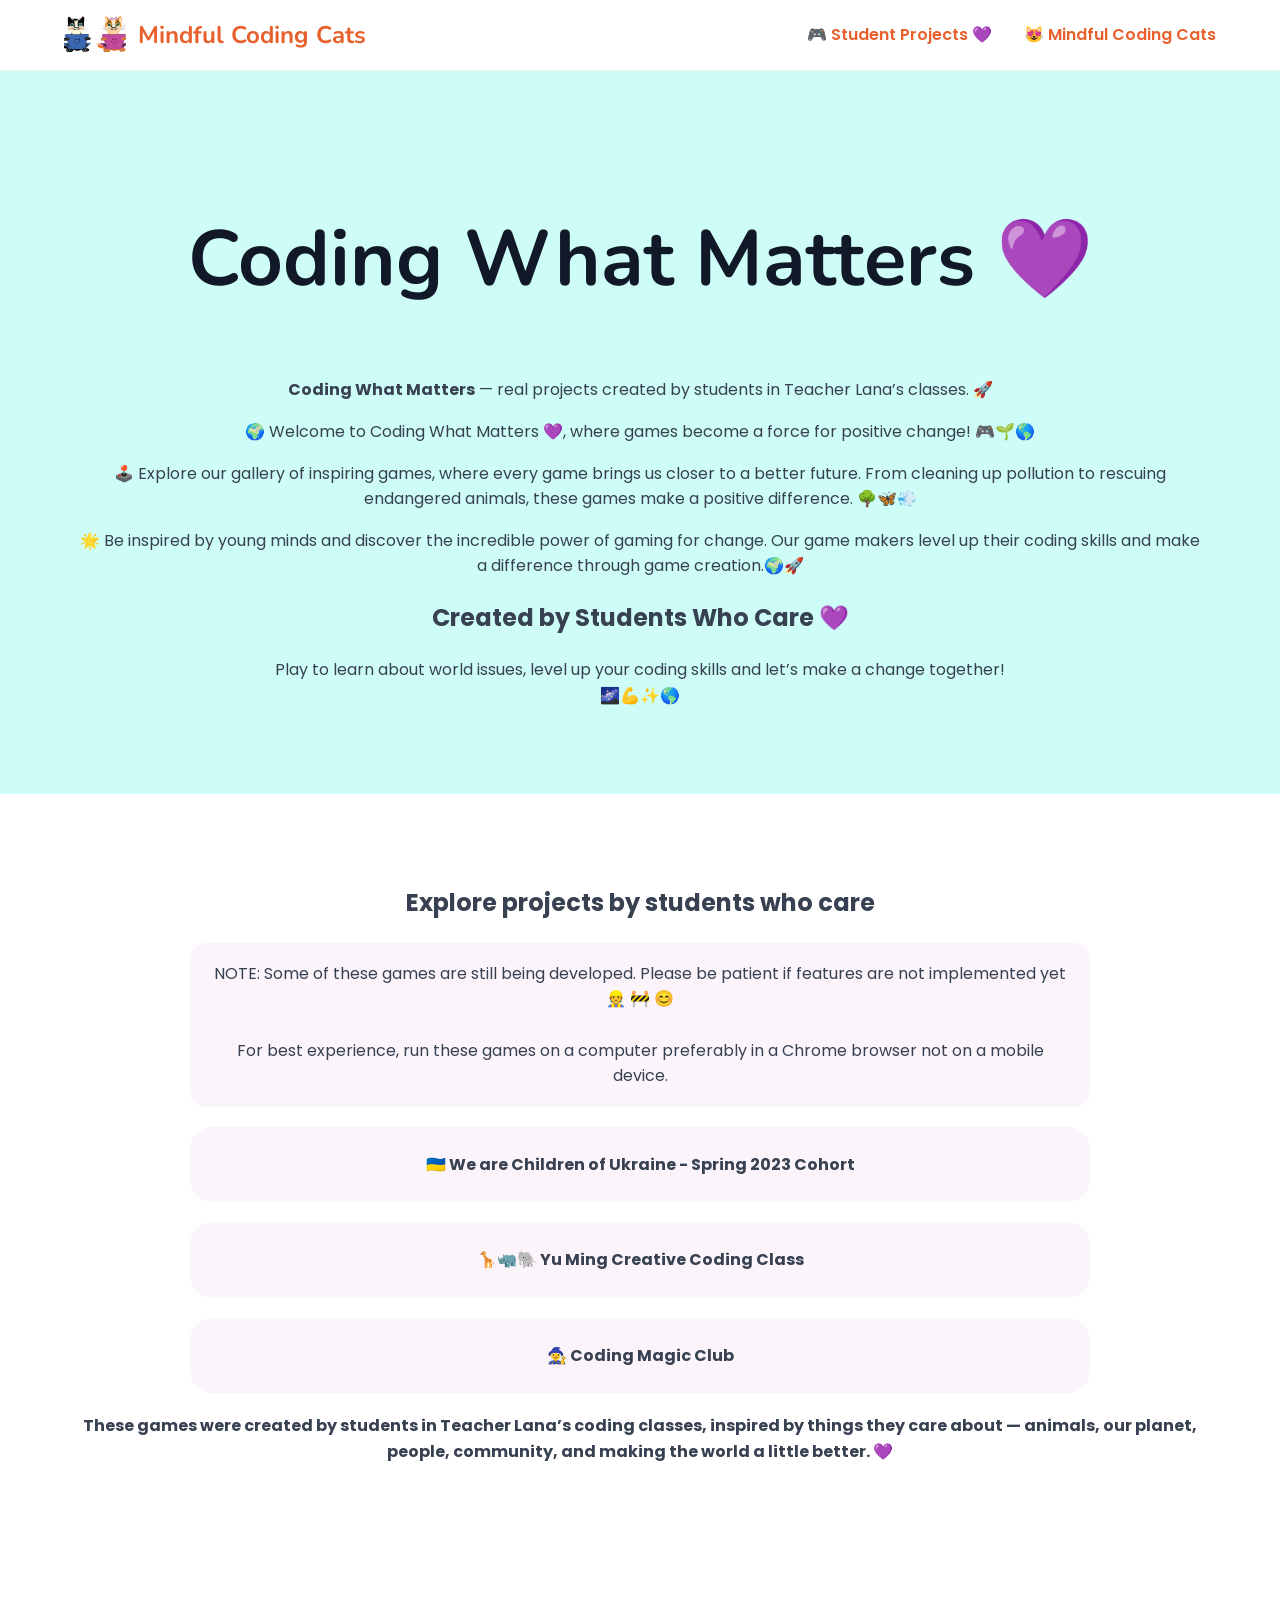
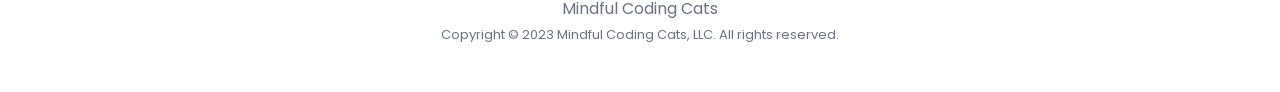
==== games/index.html @ a55ab4aa "Update student project links to yearless URLs" ====
<!doctype html><html><head><link rel="icon" type="image/png" href="assets/favicon-ouik3i.png"><meta charset="utf-8"><meta name="viewport" content="width=device-width,initial-scale=1"><link rel="stylesheet" href="../styles.css"><title>Coding What Matters 💜 | Mindful Coding Cats</title></head><body>
<header class="nav"><a class="brand" href="../"><img src="assets/mcc-opened-eyes-onhpm5-zprn4h.jpg" alt=""> Mindful Coding Cats</a><nav><a target="_blank" rel="noreferrer" href="./">🎮 Student Projects 💜</a><a target="_blank" rel="noreferrer" href="../">😻 Mindful Coding Cats</a></nav></header>
<main>
<section class="arcade-hero"><h1>Coding What Matters 💜</h1><p><strong>Coding What Matters</strong> — real projects created by students in Teacher Lana’s classes. 🚀</p>
<p>🌍 Welcome to Coding What Matters 💜, where games become a force for positive change! 🎮🌱🌎</p>
<p>🕹️ Explore our gallery of inspiring games, where every game brings us closer to a better future. From cleaning up pollution to rescuing endangered animals, these games make a positive difference. 🌳🦋💨</p>
<p>🌟 Be inspired by young minds and discover the incredible power of gaming for change. Our game makers level up their coding skills and make a difference through game creation.🌍🚀</p>
<h2>Created by Students Who Care 💜</h2>
<p>Play to learn about world issues, level up your coding skills and let’s make a change together!<br>🌌💪✨🌎</p></section>
<section class="collection-list"><h2>Explore projects by students who care</h2>
<p class="notice">NOTE: Some of these games are still being developed. Please be patient if features are not implemented yet 👷 🚧 😊<br><br>For best experience, run these games on a computer preferably in a Chrome browser not on a mobile device.</p>
<a target="_blank" rel="noreferrer" href="spring2023-cohort.html">🇺🇦 We are Children of Ukraine - Spring 2023 Cohort</a>
<a target="_blank" rel="noreferrer" href="yu-ming.html">🦒🦏🐘 Yu Ming Creative Coding Class</a>
<a target="_blank" rel="noreferrer" href="coding-club.html">🧙‍♀️ Coding Magic Club</a>
<p class="center"><strong>These games were created by students in Teacher Lana’s coding classes, inspired by things they care about — animals, our planet, people, community, and making the world a little better. 💜</strong></p></section></main>
<footer>Mindful Coding Cats<br><span>Copyright © 2023 Mindful Coding Cats, LLC. All rights reserved.</span></footer></body></html>
---- styles.css ----
@import url('https://fonts.googleapis.com/css2?family=Nunito:wght@600;700;800&family=Poppins:wght@400;600;700&display=swap');
*{box-sizing:border-box}html{scroll-behavior:smooth}body{margin:0;color:#374151;font-family:Poppins,Arial,sans-serif;line-height:1.6}a{color:inherit}img{max-width:100%}
.nav{display:flex;align-items:center;justify-content:space-between;gap:24px;padding:14px max(24px,5vw);background:#fff}.brand{display:flex;align-items:center;gap:12px;font:700 24px 'Nunito';text-decoration:none;color:#e8602b;white-space:nowrap}.brand img{width:62px;height:42px;object-fit:cover;border-radius:9px}.nav nav{display:flex;gap:32px;flex-wrap:wrap;justify-content:flex-end}.nav nav a{text-decoration:none;color:#e8602b;font-size:16px;font-weight:600}
.hero{min-height:489px;display:grid;grid-template-columns:57.4037% 40.5963%;gap:2%;align-items:center;padding:35px 7vw;background:#fff}.hero h1{font:700 clamp(42px,5.7vw,76px)/1.03 'Nunito';margin:0;max-width:800px;color:#111827}.lead{font-size:clamp(23px,3vw,38px);color:#4d6f9c}.hero-cat{max-width:100%;max-height:489px;object-fit:contain}
.button{display:inline-block;background:#e67138;color:#fff;text-decoration:none;padding:14px 25px;border-radius:999px;font-weight:700}
.teacher{display:grid;grid-template-columns:minmax(240px,35%) 1fr;gap:55px;max-width:1180px;margin:auto;padding:90px 28px;align-items:center}.lana{width:100%;max-width:360px;border-radius:26px}.teacher h2,.why h2,.arcade-call h2,.final h2{font:700 clamp(34px,4vw,52px) 'Nunito';color:#111827}.teacher p,.why p{font-size:17px;line-height:1.75}.lead-small{font-size:22px!important;color:#4d6f9c}
.why{display:grid;grid-template-columns:1fr minmax(240px,35%);gap:55px;align-items:center;max-width:1580px;margin:auto;padding:85px 8vw;background:#cefdf7}.wizard{width:100%;max-height:520px;object-fit:contain}
.quote{text-align:center;padding:65px 25px;background:#fbf4fb}.quote blockquote{font:600 clamp(30px,4vw,50px) 'Nunito';color:#4d6f9c;margin:0}
.media-showcase{display:flex;justify-content:center;align-items:center;padding:55px 5vw}.media-snackeet{background:#cefdf7;min-height:680px}.media-snackeet iframe{display:block;width:359px;max-width:100%;height:630px;border:0;border-radius:10px;background:transparent}.media-canva{background:#fff}.media-canva iframe{width:min(600px,90vw);aspect-ratio:1/1;border:0;border-radius:8px}.final{text-align:center;padding:80px 25px;background:#fff}.final h2{max-width:911px;margin:0 auto 28px}
.arcade-call{text-align:center;padding:80px 25px;background:#4d6f9c;color:#fff}.arcade-call h2{color:#fff}.arcade-call p{font-size:20px}.arcade-call .button{margin-top:10px}
footer{text-align:center;padding:45px 20px;color:#6b7280;background:#fff}footer span{font-size:13px}
/* Coding What Matters student project pages */
.arcade-hero{text-align:center;padding:70px 6vw;background:#cefdf7}.arcade-hero h1,.game-page h1{font:700 clamp(45px,7vw,78px) 'Nunito';color:#111827}.collection-list,.game-page{padding:70px 6vw;text-align:center}.collection-list a{display:block;max-width:900px;margin:20px auto;padding:25px;background:#fbf4fb;border-radius:22px;text-decoration:none;font-weight:700}.project-grid{display:grid;grid-template-columns:repeat(3,1fr);gap:24px;max-width:1200px;margin:40px auto}.project{display:flex;flex-direction:column;justify-content:flex-start;background:#fbf4fb;border-radius:22px;overflow:hidden;text-decoration:none;text-align:left}.project:nth-child(even){background:#cefdf7}.project img{width:100%;aspect-ratio:4/3;object-fit:cover}.project .copy{padding:20px}.project h3{font:700 23px 'Nunito';color:#111827}.project span{color:#e8602b;font-weight:700}.notice{max-width:900px;margin:20px auto;padding:18px;border-radius:16px;background:#fbf4fb}.center{text-align:center}
@media(max-width:950px){.nav nav{gap:14px}.nav nav a{font-size:14px}}
@media(max-width:800px){.nav{display:block}.brand{font-size:21px}.nav nav{margin-top:14px;display:grid;grid-template-columns:1fr 1fr;gap:10px}.hero,.teacher,.why{grid-template-columns:1fr}.hero{min-height:auto;padding:45px 7vw}.hero-cat,.wizard,.lana{margin:auto}.teacher,.why{gap:30px;padding:55px 7vw}.creation-inner{grid-template-columns:1fr;gap:25px}.creation-band:nth-child(even) .creation-copy,.creation-band:nth-child(even) iframe{order:initial}.creation-copy{text-align:center}.creation-band{padding:38px 5vw}.project-grid{grid-template-columns:1fr}.media-showcase{padding:40px 5vw}.media-snackeet{min-height:auto}.media-snackeet iframe{height:630px}}
@media(max-width:520px){.nav nav{grid-template-columns:1fr}.hero h1{font-size:42px}.creation-copy h3{font-size:34px}.media-snackeet iframe{height:600px}}

/* Parent-facing redesign */
.top-note{text-align:center;padding:8px 18px;background:#fbf4fb;color:#4d6f9c;font-size:13px;font-weight:700;letter-spacing:.02em}
.nav{position:sticky;top:0;z-index:20;border-bottom:1px solid #f3f4f6}
.nav-cta{background:#e67138!important;color:#fff!important;padding:9px 16px;border-radius:999px}
.hero{position:relative;overflow:hidden;background:linear-gradient(135deg,#fff 0%,#fff 62%,#fbf4fb 100%)}
.hero:before{content:"";position:absolute;width:230px;height:230px;border-radius:50%;background:#cefdf7;left:-110px;top:-90px;z-index:0}
.hero>div,.hero-cat{position:relative;z-index:1}
.hero-clear{max-width:690px;font-size:20px;font-weight:600;color:#374151}
.hero-actions{display:flex;align-items:center;gap:22px;flex-wrap:wrap;margin:25px 0}
.text-link{font-weight:700;color:#4d6f9c;text-decoration:none}
.trust-strip{display:flex;gap:10px;flex-wrap:wrap;margin-top:28px}
.trust-strip span{padding:8px 12px;border-radius:999px;background:#fbf4fb;font-size:13px;font-weight:600}
.teacher{padding-top:75px;padding-bottom:75px}.lana{box-shadow:0 18px 50px rgba(77,111,156,.14)}
.teacher-points{display:grid;grid-template-columns:1fr 1fr;gap:10px;margin:24px 0}
.teacher-points span{background:#fbf4fb;padding:12px 14px;border-radius:14px;font-weight:600}
.teacher-close{font-size:19px!important}
.why{max-width:none;padding-top:75px;padding-bottom:75px}
.eyebrow{margin:0 0 8px!important;font-size:13px!important;font-weight:800!important;letter-spacing:.13em;color:#e8602b;text-transform:uppercase}.eyebrow.light{color:#cefdf7}
.why-intro{font-size:20px!important;max-width:850px}
.benefit-grid{display:grid;grid-template-columns:1fr 1fr;gap:14px;margin:28px 0 30px}
.benefit-grid article{display:flex;flex-direction:column;gap:5px;background:rgba(255,255,255,.75);padding:18px;border-radius:18px}
.benefit-grid b{color:#111827}.benefit-grid span{font-size:14px}
.chat-section h2,.parent-cta h2{font:700 clamp(34px,4vw,52px) 'Nunito';color:#111827;margin:6px auto 12px}
.media-showcase{padding-top:35px;padding-bottom:35px}
.arcade-call p{max-width:820px;margin:12px auto;font-size:19px}
.chat-section{display:grid;grid-template-columns:.7fr 1.3fr;gap:45px;align-items:start;padding:75px 7vw;background:#fbf4fb}
.chat-section>div{position:sticky;top:120px}.chat-section iframe{width:100%;height:650px;border:1px solid #eadfea;border-radius:22px;background:#fff;box-shadow:0 18px 50px rgba(77,111,156,.12)}
.parent-cta{text-align:center;padding:80px 25px;background:#cefdf7}.parent-cta p{font-size:18px;margin:0 auto 25px}
.button{box-shadow:0 8px 20px rgba(230,113,56,.18);transition:transform .18s ease,box-shadow .18s ease}.button:hover{transform:translateY(-2px);box-shadow:0 12px 24px rgba(230,113,56,.25)}
@media(max-width:950px){.nav{position:static}.chat-section{grid-template-columns:1fr}.chat-section>div{position:static}.benefit-grid{grid-template-columns:1fr}.teacher-points{grid-template-columns:1fr}}
@media(max-width:520px){.trust-strip span{width:100%}.chat-section{padding:55px 6vw}.chat-section iframe{height:600px}}

/* Mindful Coding and AI media sequence */
.brand-story h2,.avatar-invite h2{font:700 clamp(34px,4vw,52px) 'Nunito';color:#111827;margin:6px auto 14px}
.brand-story{text-align:center;padding:75px 5vw 35px;background:#cefdf7}.brand-story-head,.media-context{max-width:780px;margin:auto}.brand-story .media-canva{background:transparent;padding-bottom:30px}
.avatar-invite{display:grid;grid-template-columns:1fr 430px;gap:50px;align-items:center;padding:70px 8vw;background:#fbf4fb}.avatar-invite .media-showcase{background:transparent;padding:0;min-height:0}.avatar-invite .media-snackeet iframe{height:630px}
.media-context p{font-size:18px}.media-context .button{margin-top:12px}
.final p{max-width:780px;margin:0 auto;font-size:18px}
@media(max-width:850px){.avatar-invite{grid-template-columns:1fr;padding:55px 7vw}.avatar-invite .media-showcase{justify-content:center}}

/* V2: mobile-first experience */
.menu-toggle{display:none;border:0;background:#fbf4fb;color:#e8602b;width:46px;height:46px;border-radius:14px;font-size:25px;line-height:1;cursor:pointer}
.hero-promise{max-width:700px;margin:0 0 8px;font-weight:700;color:#4d6f9c}
.class-experience{text-align:center;padding:76px 7vw;background:#fff}
.class-experience h2{font:700 clamp(34px,4vw,52px) 'Nunito';color:#111827;margin:6px auto 14px}
.section-lead,.class-note{max-width:800px;margin:0 auto 32px;font-size:18px}
.class-steps{display:grid;grid-template-columns:repeat(3,1fr);gap:18px;max-width:1100px;margin:0 auto 28px}
.class-steps article{padding:28px 22px;border-radius:24px;background:#fbf4fb}
.class-steps article:nth-child(2){background:#cefdf7}.class-steps article:nth-child(3){background:#fff3df}
.class-steps article>span{display:block;font-size:38px;margin-bottom:8px}.class-steps b{display:block;font:700 23px 'Nunito';color:#111827}.class-steps p{font-size:15px}
@media(max-width:800px){
 .top-note{font-size:12px}
 .nav{display:flex;position:sticky;top:0;padding:10px 18px}
 .brand{font-size:19px;min-width:0}.brand img{width:52px;height:36px}
 .menu-toggle{display:block;flex:0 0 auto}
 .nav nav{display:none;position:absolute;left:0;right:0;top:100%;margin:0;padding:12px 18px 20px;background:#fff;border-bottom:1px solid #f3f4f6;box-shadow:0 14px 30px rgba(17,24,39,.10);grid-template-columns:1fr}
 .nav nav.open{display:grid}.nav nav a{display:flex;align-items:center;min-height:46px;padding:9px 12px;border-radius:12px;font-size:15px}
 .nav-cta{justify-content:center;margin-top:4px}
 .hero{padding:38px 6vw 48px;gap:18px}.hero h1{font-size:clamp(36px,10vw,48px);line-height:1.06}.lead{font-size:clamp(21px,6vw,29px);margin-bottom:12px}.hero-clear{font-size:18px}.hero-promise{font-size:15px}
 .hero-actions{align-items:stretch;flex-direction:column;gap:12px}.hero-actions .button,.hero-actions .text-link{text-align:center;padding:13px 18px}
 .button{min-height:46px;text-align:center}
 .teacher,.why{padding:50px 6vw}.teacher h2,.why h2,.arcade-call h2,.final h2,.chat-section h2,.parent-cta h2,.brand-story h2,.avatar-invite h2,.class-experience h2{font-size:clamp(31px,8vw,42px);line-height:1.12}
 .teacher-points{grid-template-columns:1fr}.benefit-grid{grid-template-columns:1fr}
 .class-experience{padding:55px 6vw}.class-steps{grid-template-columns:1fr}.class-steps article{padding:22px 18px}.section-lead,.class-note{font-size:16px}
 .avatar-invite{grid-template-columns:1fr;padding:55px 6vw;gap:28px}.media-canva iframe{width:100%;max-width:520px}
 .brand-story{padding:55px 5vw 28px}.media-snackeet iframe{width:min(359px,94vw)}
 .final,.arcade-call,.parent-cta{padding:55px 6vw}
 .chat-section{grid-template-columns:1fr;padding:55px 6vw;gap:25px}.chat-section>div{position:static}.chat-section iframe{height:min(620px,72vh);min-height:480px}
}
@media(max-width:420px){
 .brand{font-size:17px;gap:8px}.brand img{width:46px;height:34px}.menu-toggle{width:44px;height:44px}
 .hero{padding-left:20px;padding-right:20px}.hero h1{font-size:36px}
 .trust-strip span{width:100%}
 .teacher,.why,.class-experience,.avatar-invite,.chat-section,.final,.arcade-call,.parent-cta{padding-left:20px;padding-right:20px}
 .media-showcase{padding-left:0;padding-right:0}.media-snackeet iframe{height:560px}
 .chat-section iframe{min-height:460px}
}

/* V2 flow refinement */
.arcade-call{scroll-margin-top:90px}
@media(max-width:800px){
 .arcade-call p:not(.eyebrow){max-width:620px;margin-left:auto;margin-right:auto}
 iframe{max-width:100%}
}

/* V2 real student work */
.student-showcase{padding:76px 7vw;background:#4d6f9c;text-align:center;color:#fff;scroll-margin-top:90px}
.student-showcase .eyebrow{color:#cefdf7}.student-showcase h2{font:800 clamp(36px,5vw,58px) 'Nunito';margin:5px 0 10px}.student-showcase-head>p:last-child{max-width:780px;margin:0 auto 30px;font-size:18px}
.student-cards{max-width:1120px;margin:0 auto 30px;display:grid;grid-template-columns:repeat(3,1fr);gap:20px;text-align:left}
.student-card{display:flex;flex-direction:column;background:#fff;color:#374151;text-decoration:none;border-radius:24px;overflow:hidden;box-shadow:0 14px 34px rgba(0,0,0,.14);transition:transform .18s ease,box-shadow .18s ease}
.student-card:hover{transform:translateY(-4px);box-shadow:0 18px 38px rgba(0,0,0,.2)}
.student-card img{width:100%;aspect-ratio:16/10;object-fit:cover;background:#f9fafb}
.student-card>div{padding:21px 22px 24px}.student-card span{display:block;font-size:12px;font-weight:700;letter-spacing:.04em;text-transform:uppercase;color:#6b7280}.student-card h3{font:800 23px 'Nunito';color:#111827;margin:7px 0}.student-card p{font-size:15px;line-height:1.55;margin:0 0 15px}.student-card b{color:#e8602b}
.student-card-text{justify-content:center;background:#cefdf7}.student-card-text>div{padding:32px 26px}.student-showcase>.button{background:#fff;color:#e8602b}
@media(max-width:800px){.student-showcase{padding:55px 6vw}.student-showcase-head>p:last-child{font-size:16px}.student-cards{grid-template-columns:1fr;max-width:540px}.student-card{border-radius:20px}.student-card h3{font-size:22px}.student-showcase>.button{display:inline-flex;align-items:center;justify-content:center}}
@media(max-width:420px){.student-showcase{padding-left:20px;padding-right:20px}.student-showcase h2{font-size:34px}.student-card>div,.student-card-text>div{padding:19px 18px 22px}}
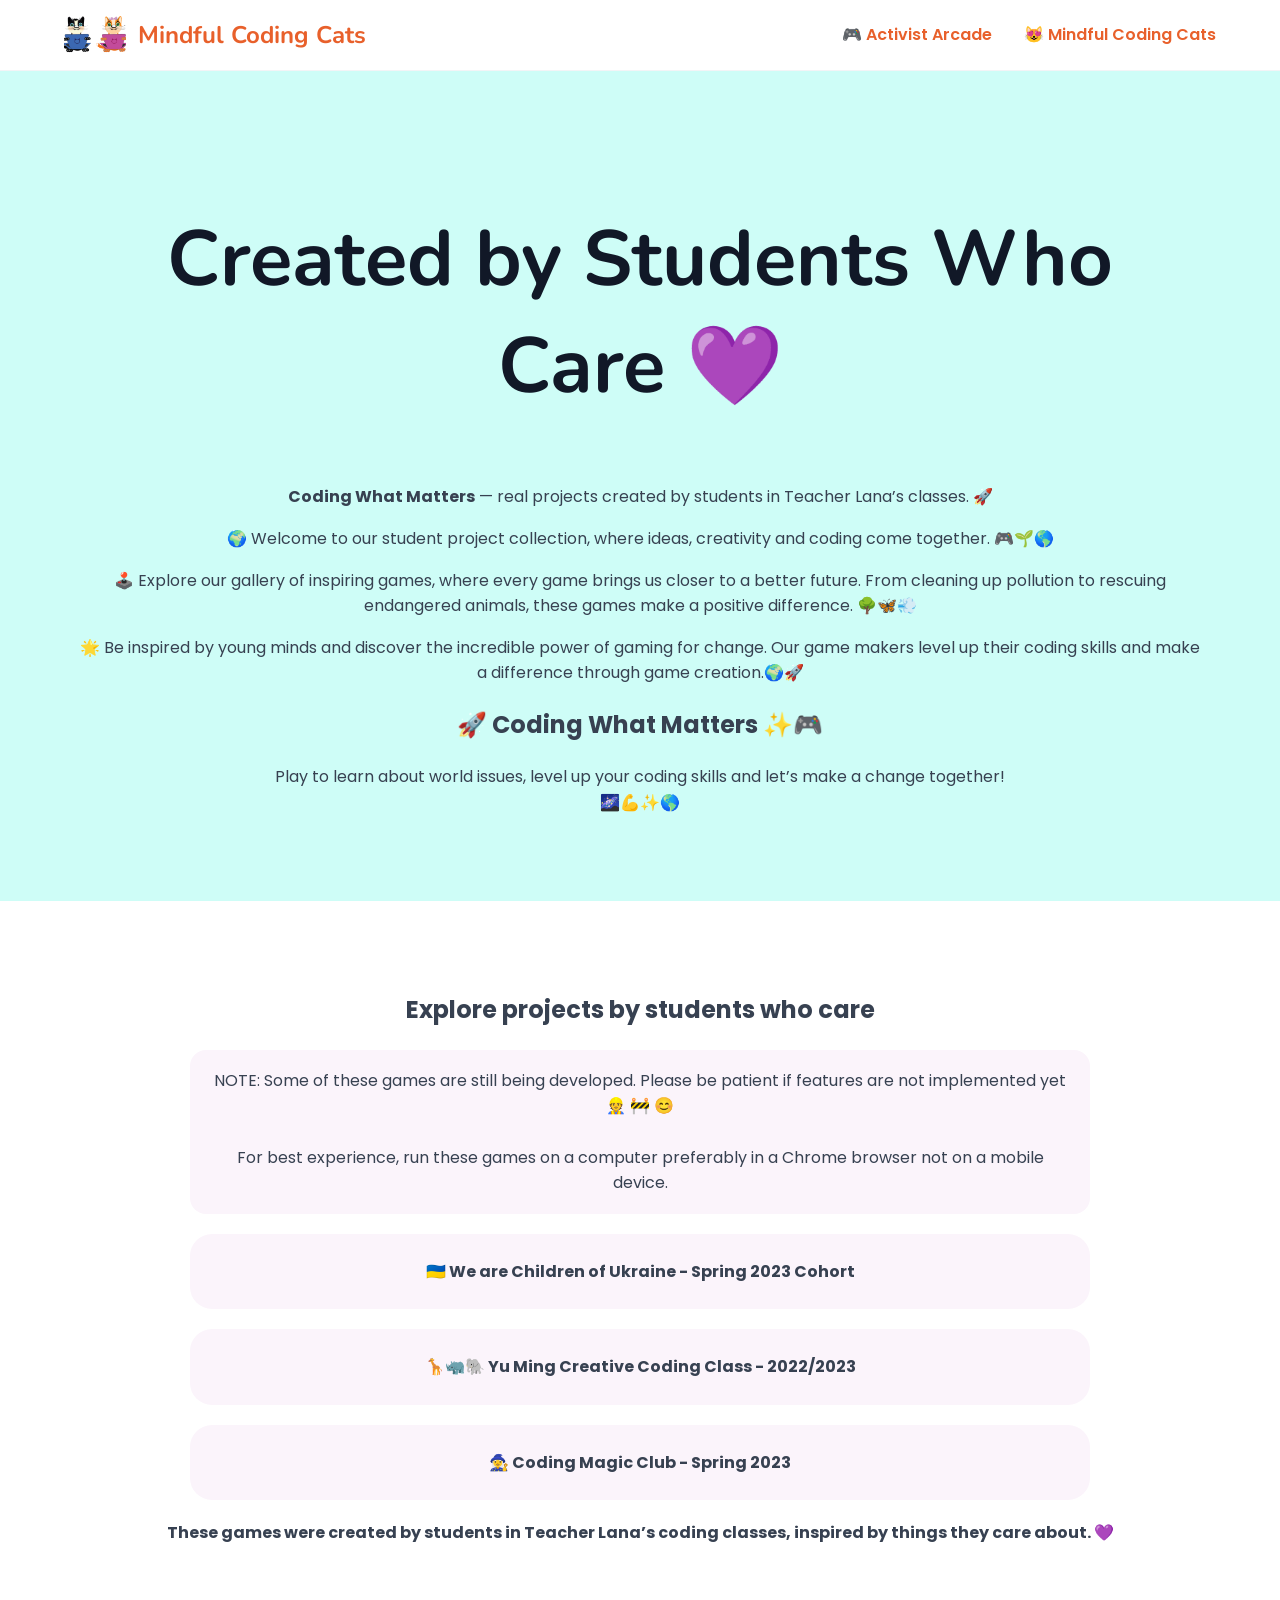
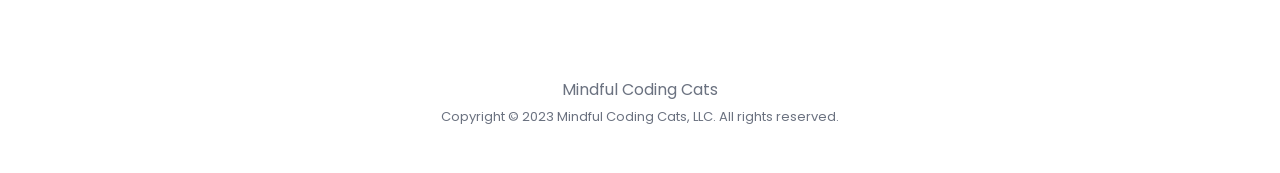
==== commit f56fe97a: "Update student project links to yearless URLs" ====
--- a/games/index.html
+++ b/games/index.html
@@ -1,16 +1,16 @@
-<!doctype html><html><head><link rel="icon" type="image/png" href="assets/favicon-ouik3i.png"><meta charset="utf-8"><meta name="viewport" content="width=device-width,initial-scale=1"><link rel="stylesheet" href="../styles.css"><title>Coding What Matters 💜 | Mindful Coding Cats</title></head><body>
-<header class="nav"><a class="brand" href="../"><img src="assets/mcc-opened-eyes-onhpm5-zprn4h.jpg" alt=""> Mindful Coding Cats</a><nav><a target="_blank" rel="noreferrer" href="./">🎮 Student Projects 💜</a><a target="_blank" rel="noreferrer" href="../">😻 Mindful Coding Cats</a></nav></header>
+<!doctype html><html><head><meta charset="utf-8"><meta name="viewport" content="width=device-width,initial-scale=1"><link rel="stylesheet" href="../styles.css"><title>Student Projects | Mindful Coding Cats</title></head><body>
+<header class="nav"><a class="brand" href="../"><img src="assets/mcc-opened-eyes-onhpm5-zprn4h.jpg" alt=""> Mindful Coding Cats</a><nav><a href="./">🎮 Activist Arcade</a><a target="_blank" rel="noreferrer" href="../">😻 Mindful Coding Cats</a></nav></header>
 <main>
-<section class="arcade-hero"><h1>Coding What Matters 💜</h1><p><strong>Coding What Matters</strong> — real projects created by students in Teacher Lana’s classes. 🚀</p>
-<p>🌍 Welcome to Coding What Matters 💜, where games become a force for positive change! 🎮🌱🌎</p>
+<section class="arcade-hero"><h1>Created by Students Who Care 💜</h1><p><strong>Coding What Matters</strong> — real projects created by students in Teacher Lana’s classes. 🚀</p>
+<p>🌍 Welcome to our student project collection, where ideas, creativity and coding come together. 🎮🌱🌎</p>
 <p>🕹️ Explore our gallery of inspiring games, where every game brings us closer to a better future. From cleaning up pollution to rescuing endangered animals, these games make a positive difference. 🌳🦋💨</p>
 <p>🌟 Be inspired by young minds and discover the incredible power of gaming for change. Our game makers level up their coding skills and make a difference through game creation.🌍🚀</p>
-<h2>Created by Students Who Care 💜</h2>
+<h2>🚀 Coding What Matters ✨🎮</h2>
 <p>Play to learn about world issues, level up your coding skills and let’s make a change together!<br>🌌💪✨🌎</p></section>
 <section class="collection-list"><h2>Explore projects by students who care</h2>
 <p class="notice">NOTE: Some of these games are still being developed. Please be patient if features are not implemented yet 👷 🚧 😊<br><br>For best experience, run these games on a computer preferably in a Chrome browser not on a mobile device.</p>
 <a target="_blank" rel="noreferrer" href="spring2023-cohort.html">🇺🇦 We are Children of Ukraine - Spring 2023 Cohort</a>
-<a target="_blank" rel="noreferrer" href="yu-ming.html">🦒🦏🐘 Yu Ming Creative Coding Class</a>
-<a target="_blank" rel="noreferrer" href="coding-club.html">🧙‍♀️ Coding Magic Club</a>
-<p class="center"><strong>These games were created by students in Teacher Lana’s coding classes, inspired by things they care about — animals, our planet, people, community, and making the world a little better. 💜</strong></p></section></main>
+<a target="_blank" rel="noreferrer" href="yu-ming.html">🦒🦏🐘 Yu Ming Creative Coding Class - 2022/2023</a>
+<a target="_blank" rel="noreferrer" href="coding-club.html">🧙‍♀️ Coding Magic Club - Spring 2023</a>
+<p class="center"><strong>These games were created by students in Teacher Lana’s coding classes, inspired by things they care about. 💜</strong></p></section></main>
 <footer>Mindful Coding Cats<br><span>Copyright © 2023 Mindful Coding Cats, LLC. All rights reserved.</span></footer></body></html>
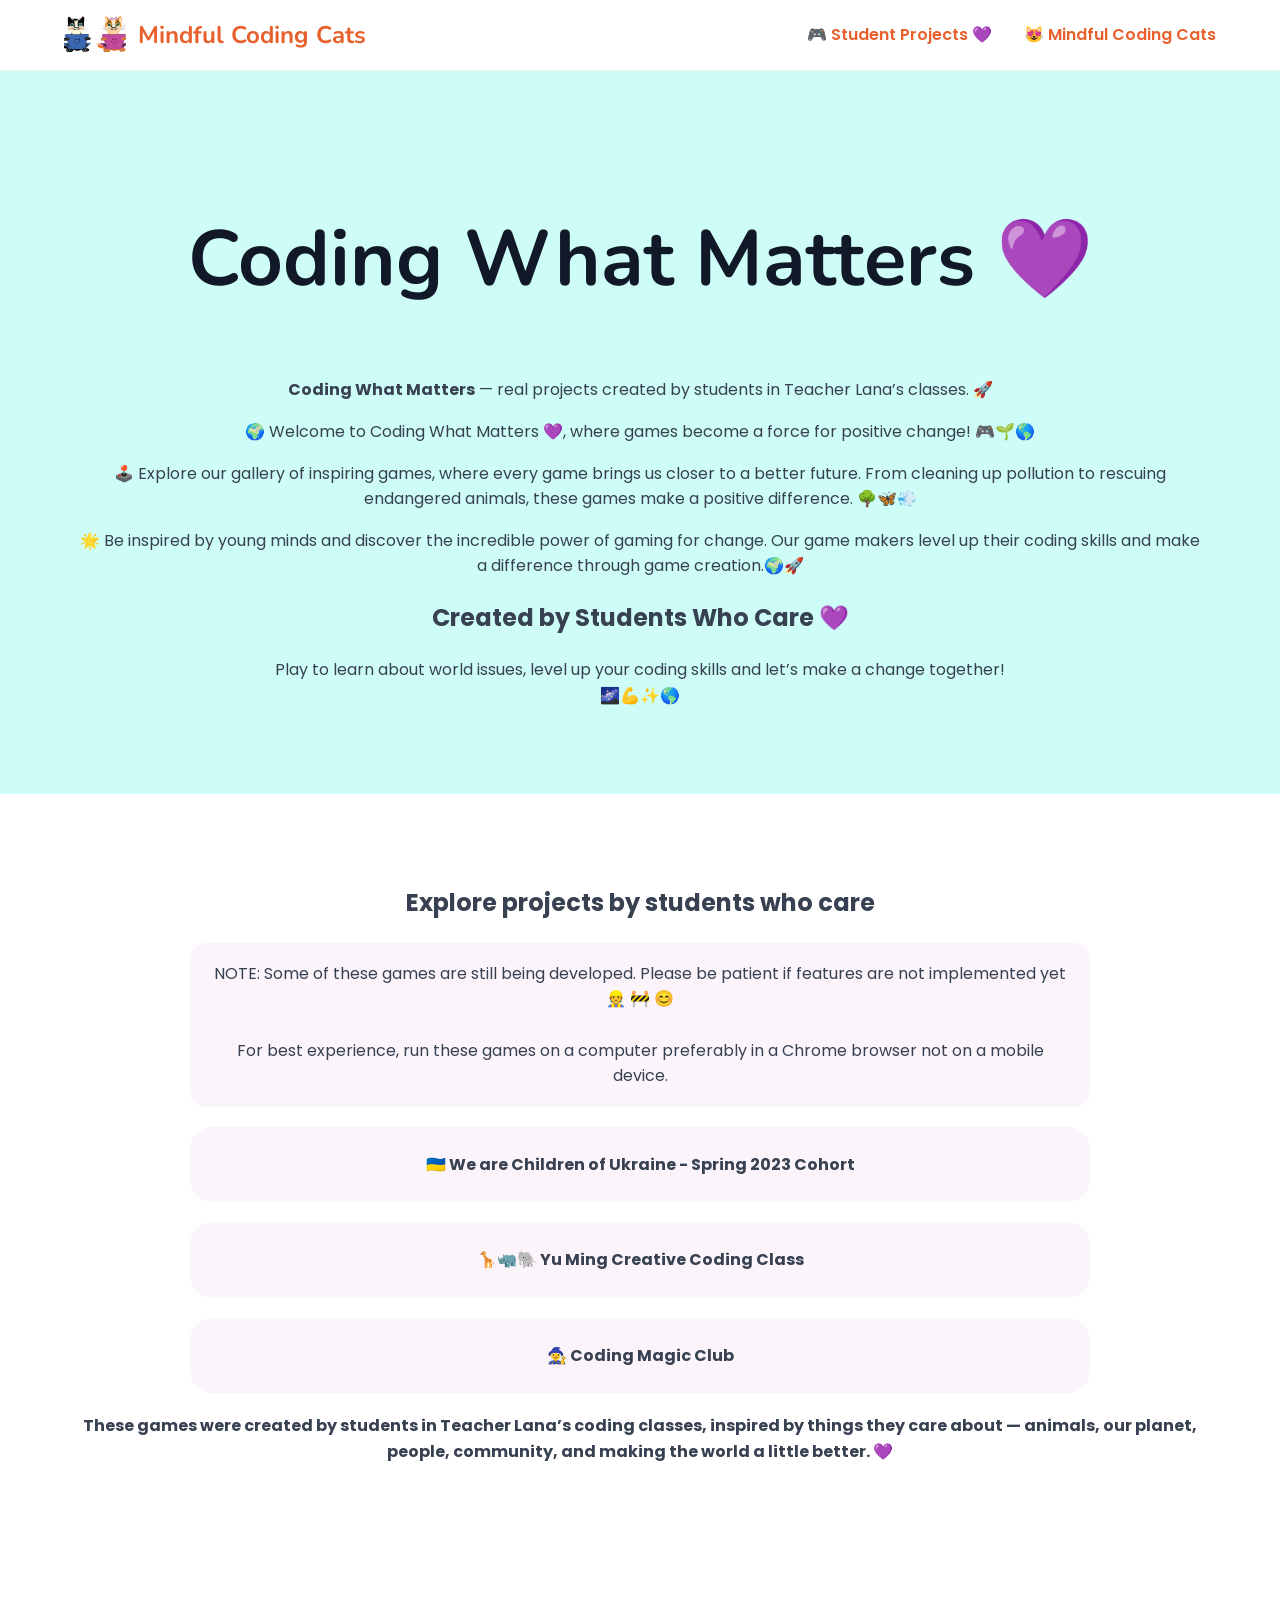
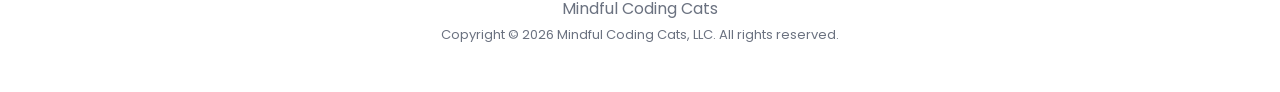
==== commit dbe1e783: "Update copyright year to 2026" ====
--- a/games/index.html
+++ b/games/index.html
@@ -1,16 +1,16 @@
-<!doctype html><html><head><meta charset="utf-8"><meta name="viewport" content="width=device-width,initial-scale=1"><link rel="stylesheet" href="../styles.css"><title>Student Projects | Mindful Coding Cats</title></head><body>
-<header class="nav"><a class="brand" href="../"><img src="assets/mcc-opened-eyes-onhpm5-zprn4h.jpg" alt=""> Mindful Coding Cats</a><nav><a href="./">🎮 Activist Arcade</a><a target="_blank" rel="noreferrer" href="../">😻 Mindful Coding Cats</a></nav></header>
+<!doctype html><html><head><link rel="icon" type="image/png" href="assets/favicon-ouik3i.png"><meta charset="utf-8"><meta name="viewport" content="width=device-width,initial-scale=1"><link rel="stylesheet" href="../styles.css"><title>Coding What Matters 💜 | Mindful Coding Cats</title></head><body>
+<header class="nav"><a class="brand" href="../"><img src="assets/mcc-opened-eyes-onhpm5-zprn4h.jpg" alt=""> Mindful Coding Cats</a><nav><a target="_blank" rel="noreferrer" href="./">🎮 Student Projects 💜</a><a target="_blank" rel="noreferrer" href="../">😻 Mindful Coding Cats</a></nav></header>
 <main>
-<section class="arcade-hero"><h1>Created by Students Who Care 💜</h1><p><strong>Coding What Matters</strong> — real projects created by students in Teacher Lana’s classes. 🚀</p>
-<p>🌍 Welcome to our student project collection, where ideas, creativity and coding come together. 🎮🌱🌎</p>
+<section class="arcade-hero"><h1>Coding What Matters 💜</h1><p><strong>Coding What Matters</strong> — real projects created by students in Teacher Lana’s classes. 🚀</p>
+<p>🌍 Welcome to Coding What Matters 💜, where games become a force for positive change! 🎮🌱🌎</p>
 <p>🕹️ Explore our gallery of inspiring games, where every game brings us closer to a better future. From cleaning up pollution to rescuing endangered animals, these games make a positive difference. 🌳🦋💨</p>
 <p>🌟 Be inspired by young minds and discover the incredible power of gaming for change. Our game makers level up their coding skills and make a difference through game creation.🌍🚀</p>
-<h2>🚀 Coding What Matters ✨🎮</h2>
+<h2>Created by Students Who Care 💜</h2>
 <p>Play to learn about world issues, level up your coding skills and let’s make a change together!<br>🌌💪✨🌎</p></section>
 <section class="collection-list"><h2>Explore projects by students who care</h2>
 <p class="notice">NOTE: Some of these games are still being developed. Please be patient if features are not implemented yet 👷 🚧 😊<br><br>For best experience, run these games on a computer preferably in a Chrome browser not on a mobile device.</p>
 <a target="_blank" rel="noreferrer" href="spring2023-cohort.html">🇺🇦 We are Children of Ukraine - Spring 2023 Cohort</a>
-<a target="_blank" rel="noreferrer" href="yu-ming.html">🦒🦏🐘 Yu Ming Creative Coding Class - 2022/2023</a>
-<a target="_blank" rel="noreferrer" href="coding-club.html">🧙‍♀️ Coding Magic Club - Spring 2023</a>
-<p class="center"><strong>These games were created by students in Teacher Lana’s coding classes, inspired by things they care about. 💜</strong></p></section></main>
-<footer>Mindful Coding Cats<br><span>Copyright © 2023 Mindful Coding Cats, LLC. All rights reserved.</span></footer></body></html>+<a target="_blank" rel="noreferrer" href="yu-ming.html">🦒🦏🐘 Yu Ming Creative Coding Class</a>
+<a target="_blank" rel="noreferrer" href="coding-club.html">🧙‍♀️ Coding Magic Club</a>
+<p class="center"><strong>These games were created by students in Teacher Lana’s coding classes, inspired by things they care about — animals, our planet, people, community, and making the world a little better. 💜</strong></p></section></main>
+<footer>Mindful Coding Cats<br><span>Copyright © 2026 Mindful Coding Cats, LLC. All rights reserved.</span></footer></body></html>
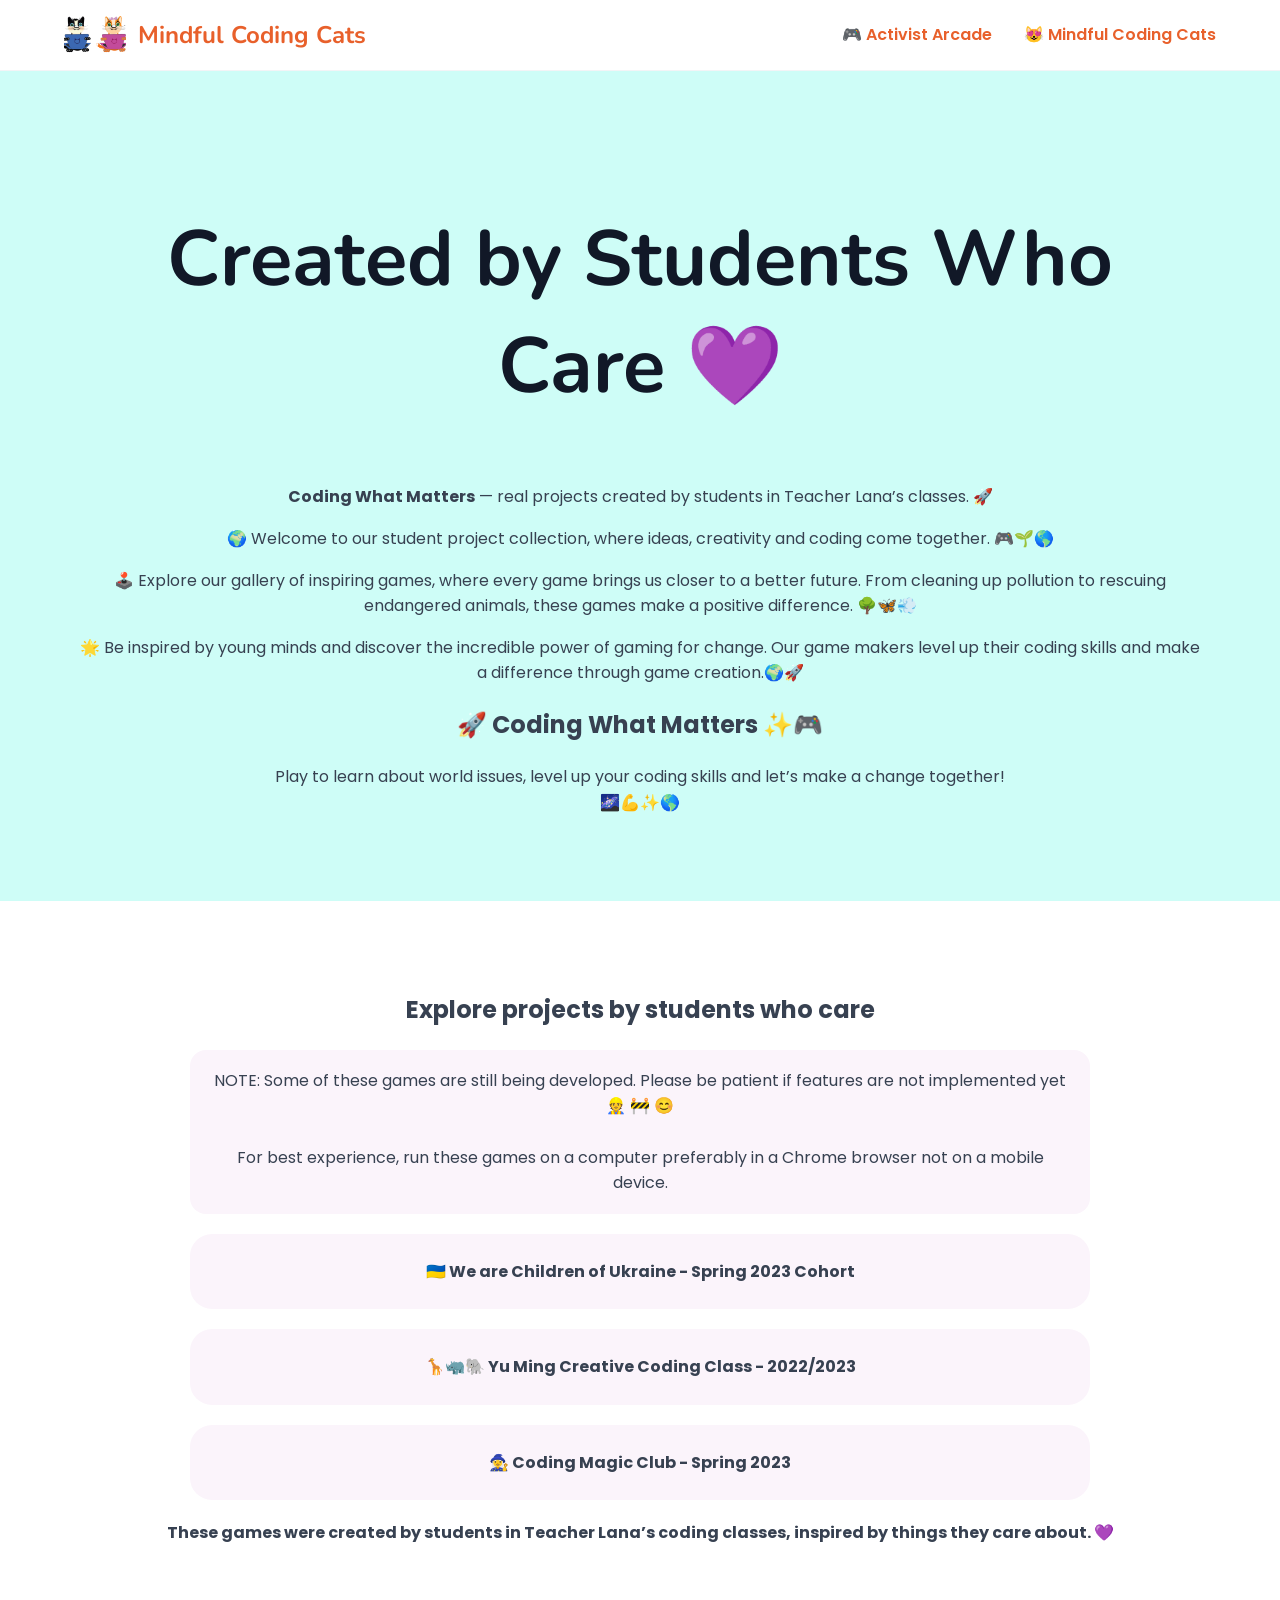
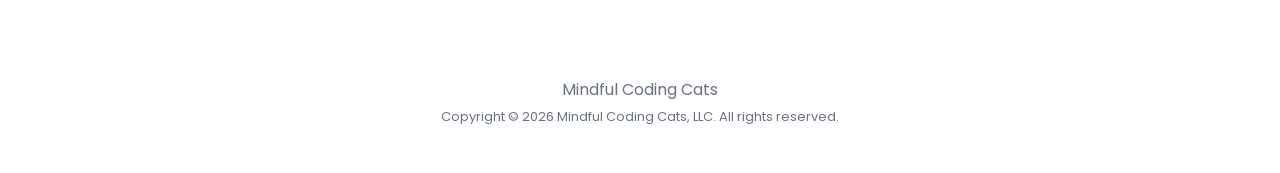
==== commit a1e110b9: "Update copyright year to 2026" ====
--- a/games/index.html
+++ b/games/index.html
@@ -1,16 +1,16 @@
-<!doctype html><html><head><link rel="icon" type="image/png" href="assets/favicon-ouik3i.png"><meta charset="utf-8"><meta name="viewport" content="width=device-width,initial-scale=1"><link rel="stylesheet" href="../styles.css"><title>Coding What Matters 💜 | Mindful Coding Cats</title></head><body>
-<header class="nav"><a class="brand" href="../"><img src="assets/mcc-opened-eyes-onhpm5-zprn4h.jpg" alt=""> Mindful Coding Cats</a><nav><a target="_blank" rel="noreferrer" href="./">🎮 Student Projects 💜</a><a target="_blank" rel="noreferrer" href="../">😻 Mindful Coding Cats</a></nav></header>
+<!doctype html><html><head><meta charset="utf-8"><meta name="viewport" content="width=device-width,initial-scale=1"><link rel="stylesheet" href="../styles.css"><title>Student Projects | Mindful Coding Cats</title></head><body>
+<header class="nav"><a class="brand" href="../"><img src="assets/mcc-opened-eyes-onhpm5-zprn4h.jpg" alt=""> Mindful Coding Cats</a><nav><a href="./">🎮 Activist Arcade</a><a target="_blank" rel="noreferrer" href="../">😻 Mindful Coding Cats</a></nav></header>
 <main>
-<section class="arcade-hero"><h1>Coding What Matters 💜</h1><p><strong>Coding What Matters</strong> — real projects created by students in Teacher Lana’s classes. 🚀</p>
-<p>🌍 Welcome to Coding What Matters 💜, where games become a force for positive change! 🎮🌱🌎</p>
+<section class="arcade-hero"><h1>Created by Students Who Care 💜</h1><p><strong>Coding What Matters</strong> — real projects created by students in Teacher Lana’s classes. 🚀</p>
+<p>🌍 Welcome to our student project collection, where ideas, creativity and coding come together. 🎮🌱🌎</p>
 <p>🕹️ Explore our gallery of inspiring games, where every game brings us closer to a better future. From cleaning up pollution to rescuing endangered animals, these games make a positive difference. 🌳🦋💨</p>
 <p>🌟 Be inspired by young minds and discover the incredible power of gaming for change. Our game makers level up their coding skills and make a difference through game creation.🌍🚀</p>
-<h2>Created by Students Who Care 💜</h2>
+<h2>🚀 Coding What Matters ✨🎮</h2>
 <p>Play to learn about world issues, level up your coding skills and let’s make a change together!<br>🌌💪✨🌎</p></section>
 <section class="collection-list"><h2>Explore projects by students who care</h2>
 <p class="notice">NOTE: Some of these games are still being developed. Please be patient if features are not implemented yet 👷 🚧 😊<br><br>For best experience, run these games on a computer preferably in a Chrome browser not on a mobile device.</p>
 <a target="_blank" rel="noreferrer" href="spring2023-cohort.html">🇺🇦 We are Children of Ukraine - Spring 2023 Cohort</a>
-<a target="_blank" rel="noreferrer" href="yu-ming.html">🦒🦏🐘 Yu Ming Creative Coding Class</a>
-<a target="_blank" rel="noreferrer" href="coding-club.html">🧙‍♀️ Coding Magic Club</a>
-<p class="center"><strong>These games were created by students in Teacher Lana’s coding classes, inspired by things they care about — animals, our planet, people, community, and making the world a little better. 💜</strong></p></section></main>
+<a target="_blank" rel="noreferrer" href="yu-ming.html">🦒🦏🐘 Yu Ming Creative Coding Class - 2022/2023</a>
+<a target="_blank" rel="noreferrer" href="coding-club.html">🧙‍♀️ Coding Magic Club - Spring 2023</a>
+<p class="center"><strong>These games were created by students in Teacher Lana’s coding classes, inspired by things they care about. 💜</strong></p></section></main>
 <footer>Mindful Coding Cats<br><span>Copyright © 2026 Mindful Coding Cats, LLC. All rights reserved.</span></footer></body></html>
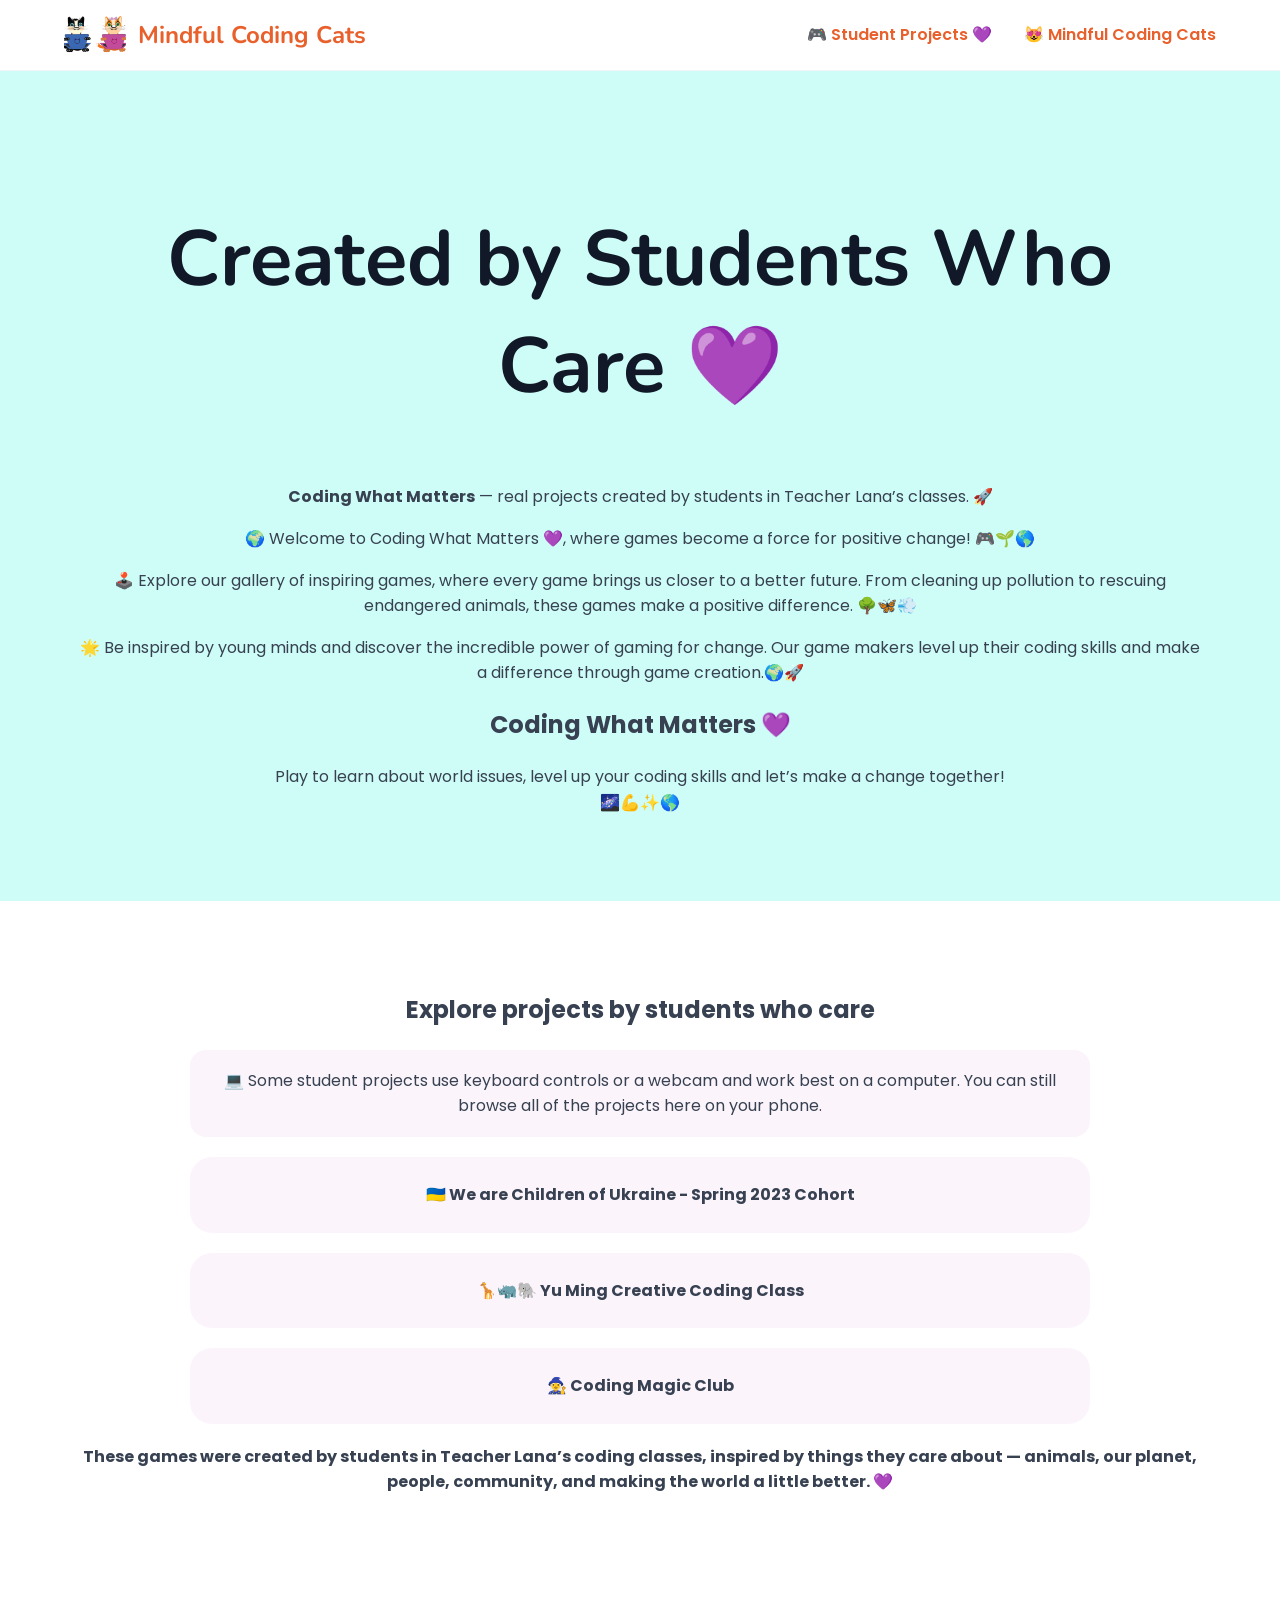
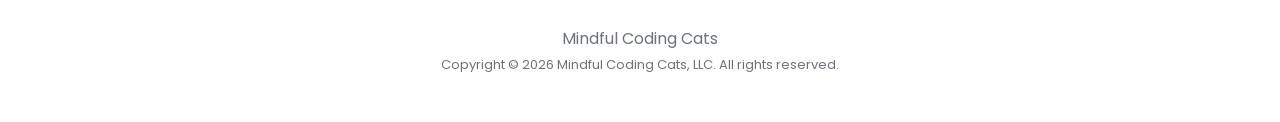
==== commit d7aa2a02: "Polish student project pages for mobile and naming consistency" ====
--- a/games/index.html
+++ b/games/index.html
@@ -1,16 +1,16 @@
-<!doctype html><html><head><meta charset="utf-8"><meta name="viewport" content="width=device-width,initial-scale=1"><link rel="stylesheet" href="../styles.css"><title>Student Projects | Mindful Coding Cats</title></head><body>
-<header class="nav"><a class="brand" href="../"><img src="assets/mcc-opened-eyes-onhpm5-zprn4h.jpg" alt=""> Mindful Coding Cats</a><nav><a href="./">🎮 Activist Arcade</a><a target="_blank" rel="noreferrer" href="../">😻 Mindful Coding Cats</a></nav></header>
+<!doctype html><html><head><link rel="icon" type="image/png" href="assets/favicon-ouik3i.png"><meta charset="utf-8"><meta name="viewport" content="width=device-width,initial-scale=1"><link rel="stylesheet" href="../styles.css"><title>Student Projects | Mindful Coding Cats</title></head><body>
+<header class="nav"><a class="brand" href="../"><img src="assets/mcc-opened-eyes-onhpm5-zprn4h.jpg" alt=""> Mindful Coding Cats</a><nav><a target="_blank" rel="noreferrer" href="./">🎮 Student Projects 💜</a><a target="_blank" rel="noreferrer" href="../">😻 Mindful Coding Cats</a></nav></header>
 <main>
 <section class="arcade-hero"><h1>Created by Students Who Care 💜</h1><p><strong>Coding What Matters</strong> — real projects created by students in Teacher Lana’s classes. 🚀</p>
-<p>🌍 Welcome to our student project collection, where ideas, creativity and coding come together. 🎮🌱🌎</p>
+<p>🌍 Welcome to Coding What Matters 💜, where games become a force for positive change! 🎮🌱🌎</p>
 <p>🕹️ Explore our gallery of inspiring games, where every game brings us closer to a better future. From cleaning up pollution to rescuing endangered animals, these games make a positive difference. 🌳🦋💨</p>
 <p>🌟 Be inspired by young minds and discover the incredible power of gaming for change. Our game makers level up their coding skills and make a difference through game creation.🌍🚀</p>
-<h2>🚀 Coding What Matters ✨🎮</h2>
+<h2>Coding What Matters 💜</h2>
 <p>Play to learn about world issues, level up your coding skills and let’s make a change together!<br>🌌💪✨🌎</p></section>
 <section class="collection-list"><h2>Explore projects by students who care</h2>
-<p class="notice">NOTE: Some of these games are still being developed. Please be patient if features are not implemented yet 👷 🚧 😊<br><br>For best experience, run these games on a computer preferably in a Chrome browser not on a mobile device.</p>
+<p class="notice">💻 Some student projects use keyboard controls or a webcam and work best on a computer. You can still browse all of the projects here on your phone.</p>
 <a target="_blank" rel="noreferrer" href="spring2023-cohort.html">🇺🇦 We are Children of Ukraine - Spring 2023 Cohort</a>
-<a target="_blank" rel="noreferrer" href="yu-ming.html">🦒🦏🐘 Yu Ming Creative Coding Class - 2022/2023</a>
-<a target="_blank" rel="noreferrer" href="coding-club.html">🧙‍♀️ Coding Magic Club - Spring 2023</a>
-<p class="center"><strong>These games were created by students in Teacher Lana’s coding classes, inspired by things they care about. 💜</strong></p></section></main>
+<a target="_blank" rel="noreferrer" href="yu-ming.html">🦒🦏🐘 Yu Ming Creative Coding Class</a>
+<a target="_blank" rel="noreferrer" href="coding-club.html">🧙‍♀️ Coding Magic Club</a>
+<p class="center"><strong>These games were created by students in Teacher Lana’s coding classes, inspired by things they care about — animals, our planet, people, community, and making the world a little better. 💜</strong></p></section></main>
 <footer>Mindful Coding Cats<br><span>Copyright © 2026 Mindful Coding Cats, LLC. All rights reserved.</span></footer></body></html>
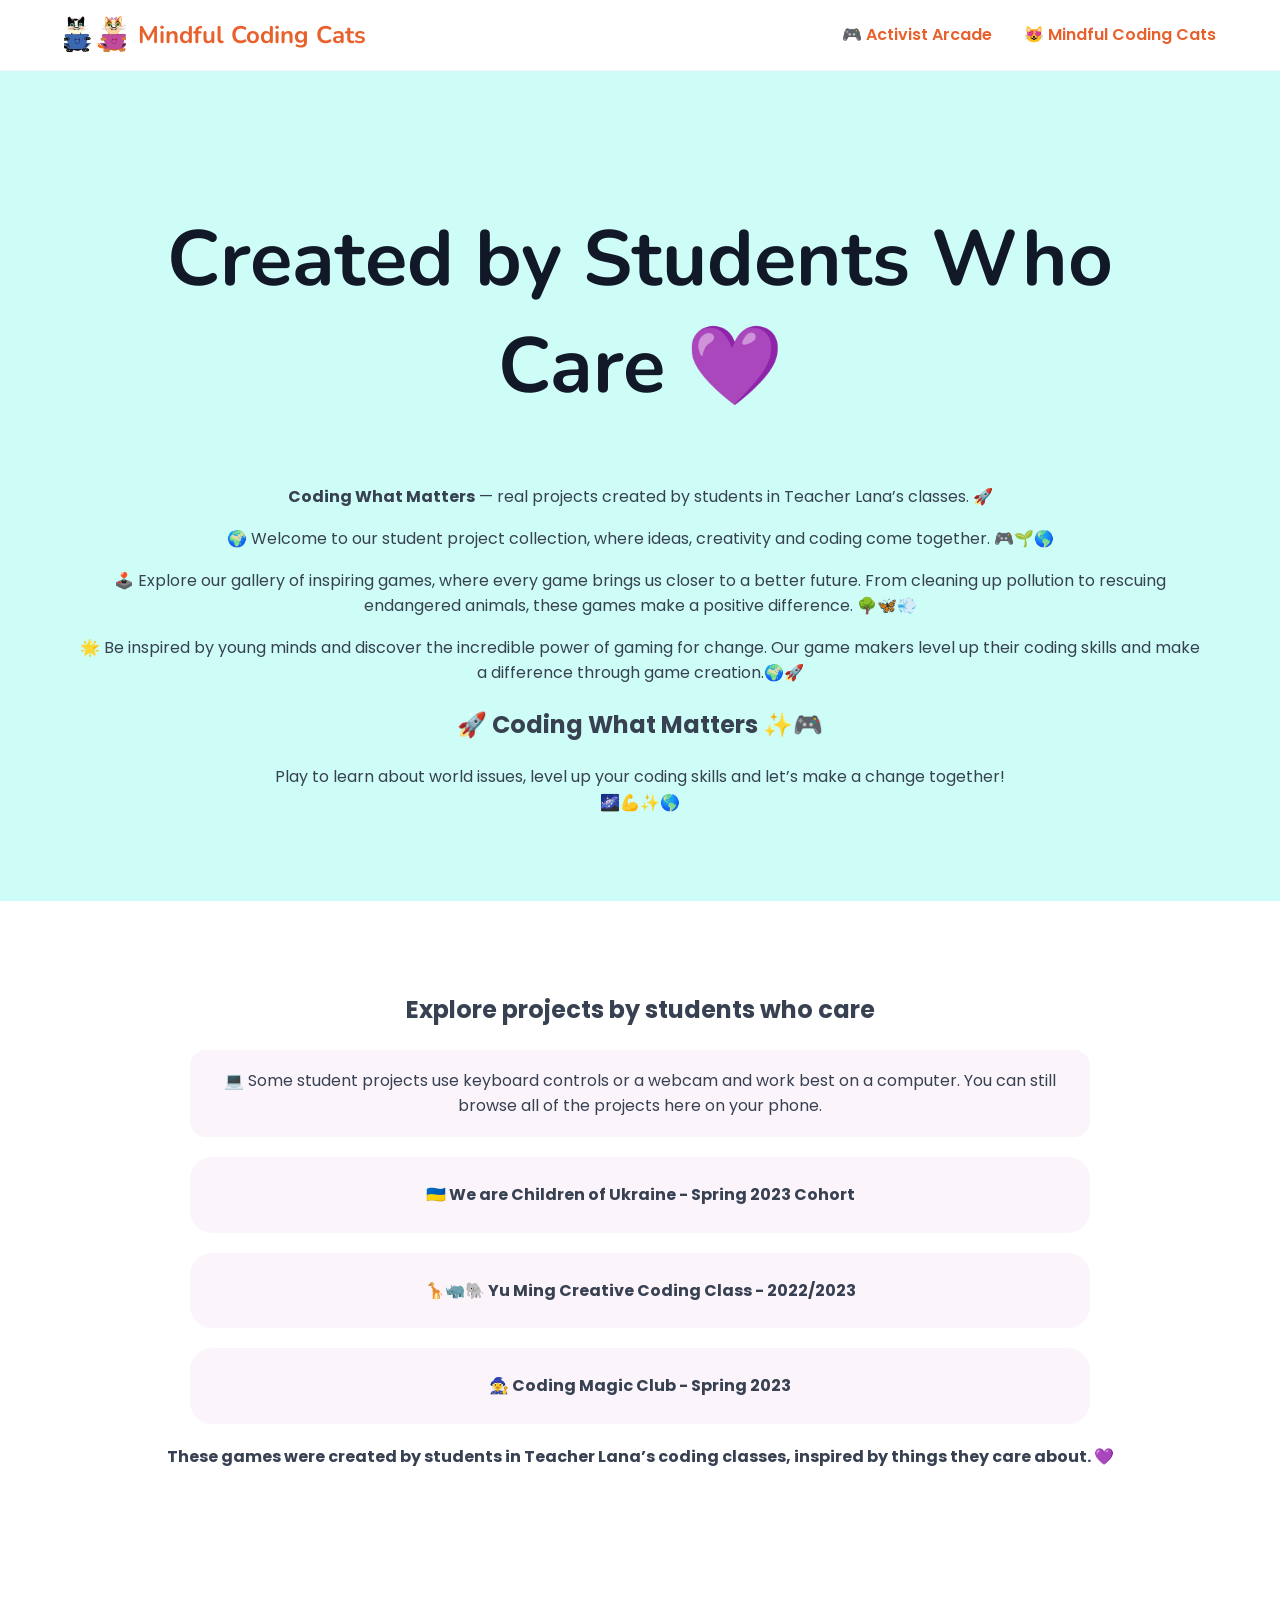
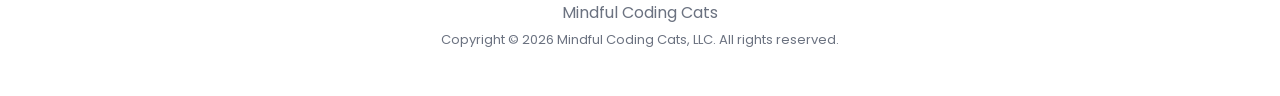
==== commit 8b59880f: "Polish student project pages for mobile and naming consistency" ====
--- a/games/index.html
+++ b/games/index.html
@@ -1,16 +1,16 @@
-<!doctype html><html><head><link rel="icon" type="image/png" href="assets/favicon-ouik3i.png"><meta charset="utf-8"><meta name="viewport" content="width=device-width,initial-scale=1"><link rel="stylesheet" href="../styles.css"><title>Student Projects | Mindful Coding Cats</title></head><body>
-<header class="nav"><a class="brand" href="../"><img src="assets/mcc-opened-eyes-onhpm5-zprn4h.jpg" alt=""> Mindful Coding Cats</a><nav><a target="_blank" rel="noreferrer" href="./">🎮 Student Projects 💜</a><a target="_blank" rel="noreferrer" href="../">😻 Mindful Coding Cats</a></nav></header>
+<!doctype html><html><head><meta charset="utf-8"><meta name="viewport" content="width=device-width,initial-scale=1"><link rel="stylesheet" href="../styles.css"><title>Student Projects | Mindful Coding Cats</title></head><body>
+<header class="nav"><a class="brand" href="../"><img src="assets/mcc-opened-eyes-onhpm5-zprn4h.jpg" alt=""> Mindful Coding Cats</a><nav><a href="./">🎮 Activist Arcade</a><a target="_blank" rel="noreferrer" href="../">😻 Mindful Coding Cats</a></nav></header>
 <main>
 <section class="arcade-hero"><h1>Created by Students Who Care 💜</h1><p><strong>Coding What Matters</strong> — real projects created by students in Teacher Lana’s classes. 🚀</p>
-<p>🌍 Welcome to Coding What Matters 💜, where games become a force for positive change! 🎮🌱🌎</p>
+<p>🌍 Welcome to our student project collection, where ideas, creativity and coding come together. 🎮🌱🌎</p>
 <p>🕹️ Explore our gallery of inspiring games, where every game brings us closer to a better future. From cleaning up pollution to rescuing endangered animals, these games make a positive difference. 🌳🦋💨</p>
 <p>🌟 Be inspired by young minds and discover the incredible power of gaming for change. Our game makers level up their coding skills and make a difference through game creation.🌍🚀</p>
-<h2>Coding What Matters 💜</h2>
+<h2>🚀 Coding What Matters ✨🎮</h2>
 <p>Play to learn about world issues, level up your coding skills and let’s make a change together!<br>🌌💪✨🌎</p></section>
 <section class="collection-list"><h2>Explore projects by students who care</h2>
 <p class="notice">💻 Some student projects use keyboard controls or a webcam and work best on a computer. You can still browse all of the projects here on your phone.</p>
 <a target="_blank" rel="noreferrer" href="spring2023-cohort.html">🇺🇦 We are Children of Ukraine - Spring 2023 Cohort</a>
-<a target="_blank" rel="noreferrer" href="yu-ming.html">🦒🦏🐘 Yu Ming Creative Coding Class</a>
-<a target="_blank" rel="noreferrer" href="coding-club.html">🧙‍♀️ Coding Magic Club</a>
-<p class="center"><strong>These games were created by students in Teacher Lana’s coding classes, inspired by things they care about — animals, our planet, people, community, and making the world a little better. 💜</strong></p></section></main>
+<a target="_blank" rel="noreferrer" href="yu-ming.html">🦒🦏🐘 Yu Ming Creative Coding Class - 2022/2023</a>
+<a target="_blank" rel="noreferrer" href="coding-club.html">🧙‍♀️ Coding Magic Club - Spring 2023</a>
+<p class="center"><strong>These games were created by students in Teacher Lana’s coding classes, inspired by things they care about. 💜</strong></p></section></main>
 <footer>Mindful Coding Cats<br><span>Copyright © 2026 Mindful Coding Cats, LLC. All rights reserved.</span></footer></body></html>
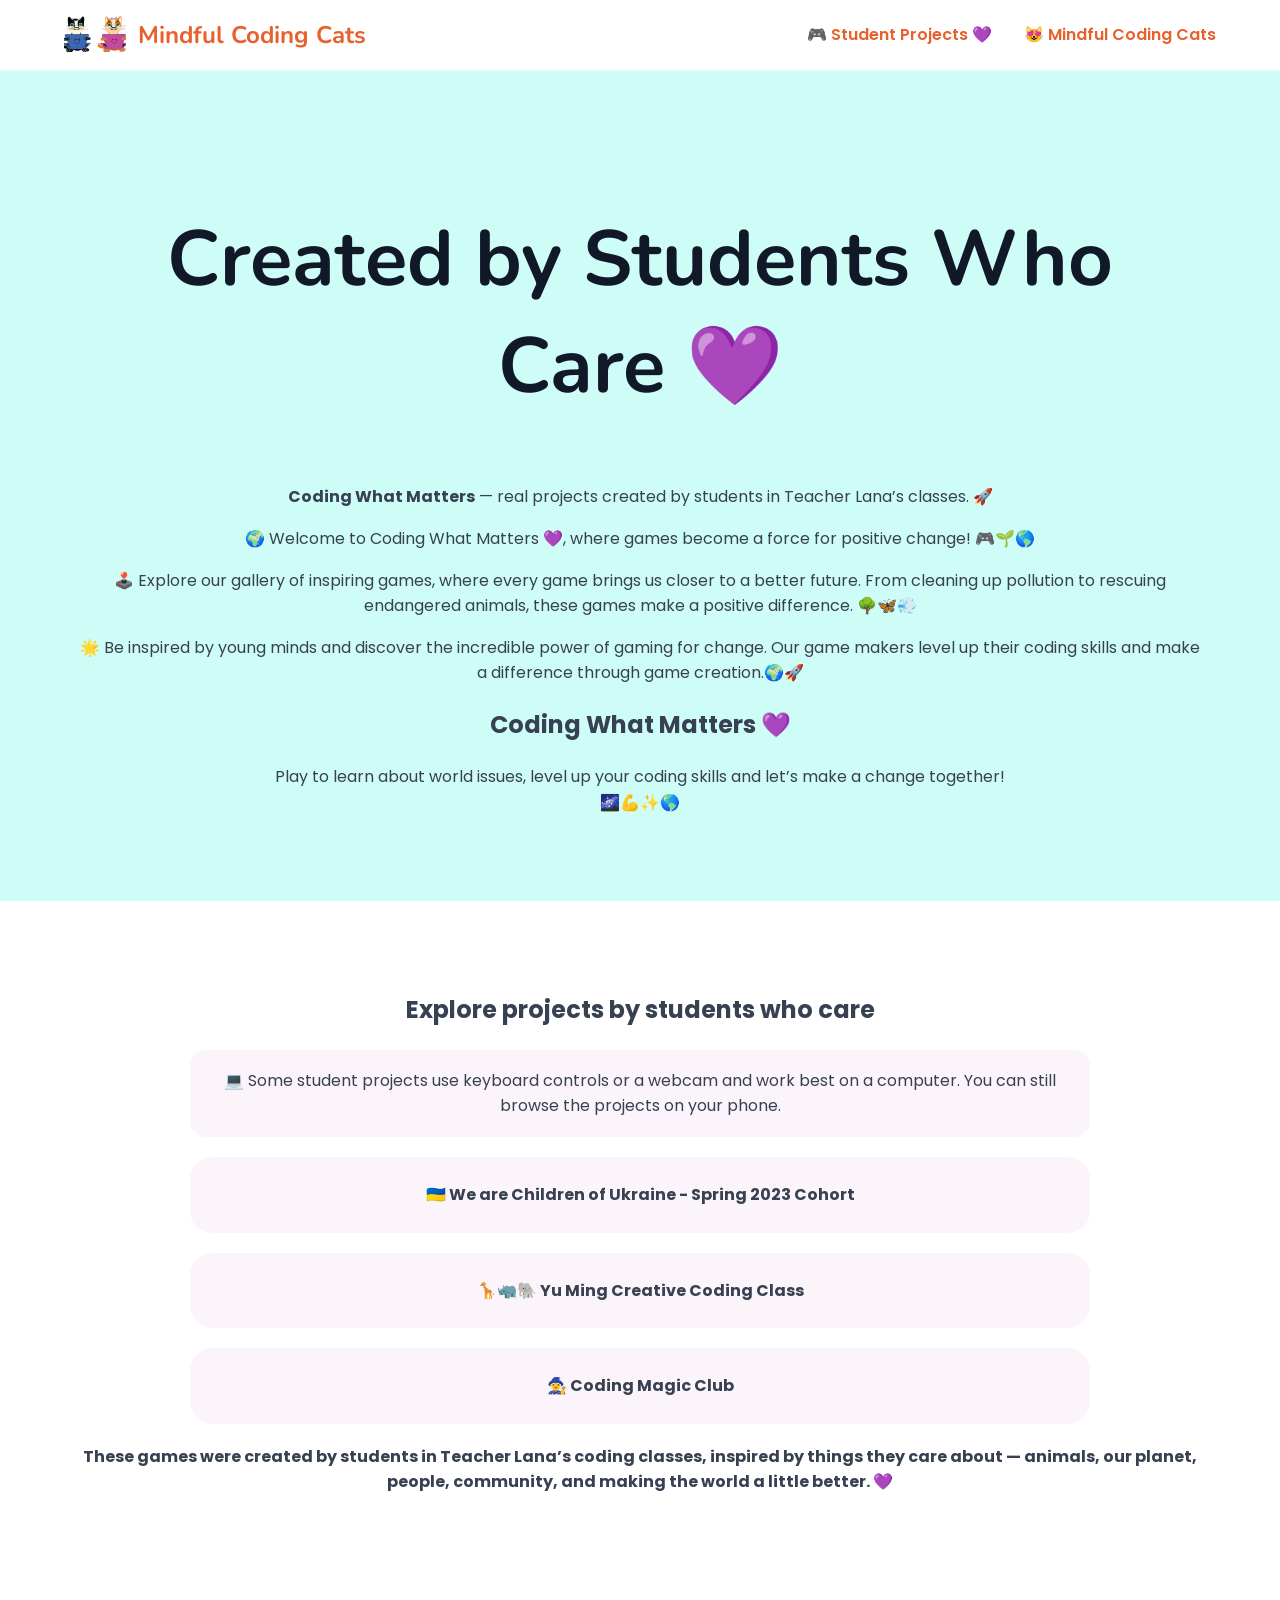
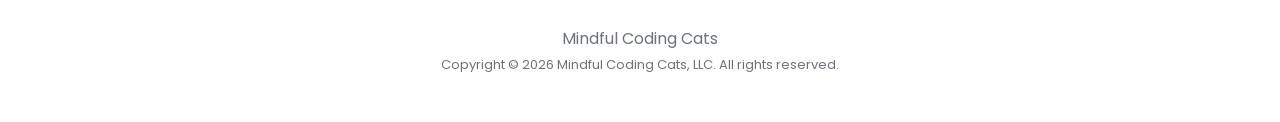
==== commit 52b3fac4: "Simplify mobile project notice wording" ====
--- a/games/index.html
+++ b/games/index.html
@@ -1,16 +1,16 @@
-<!doctype html><html><head><meta charset="utf-8"><meta name="viewport" content="width=device-width,initial-scale=1"><link rel="stylesheet" href="../styles.css"><title>Student Projects | Mindful Coding Cats</title></head><body>
-<header class="nav"><a class="brand" href="../"><img src="assets/mcc-opened-eyes-onhpm5-zprn4h.jpg" alt=""> Mindful Coding Cats</a><nav><a href="./">🎮 Activist Arcade</a><a target="_blank" rel="noreferrer" href="../">😻 Mindful Coding Cats</a></nav></header>
+<!doctype html><html><head><link rel="icon" type="image/png" href="assets/favicon-ouik3i.png"><meta charset="utf-8"><meta name="viewport" content="width=device-width,initial-scale=1"><link rel="stylesheet" href="../styles.css"><title>Student Projects | Mindful Coding Cats</title></head><body>
+<header class="nav"><a class="brand" href="../"><img src="assets/mcc-opened-eyes-onhpm5-zprn4h.jpg" alt=""> Mindful Coding Cats</a><nav><a target="_blank" rel="noreferrer" href="./">🎮 Student Projects 💜</a><a target="_blank" rel="noreferrer" href="../">😻 Mindful Coding Cats</a></nav></header>
 <main>
 <section class="arcade-hero"><h1>Created by Students Who Care 💜</h1><p><strong>Coding What Matters</strong> — real projects created by students in Teacher Lana’s classes. 🚀</p>
-<p>🌍 Welcome to our student project collection, where ideas, creativity and coding come together. 🎮🌱🌎</p>
+<p>🌍 Welcome to Coding What Matters 💜, where games become a force for positive change! 🎮🌱🌎</p>
 <p>🕹️ Explore our gallery of inspiring games, where every game brings us closer to a better future. From cleaning up pollution to rescuing endangered animals, these games make a positive difference. 🌳🦋💨</p>
 <p>🌟 Be inspired by young minds and discover the incredible power of gaming for change. Our game makers level up their coding skills and make a difference through game creation.🌍🚀</p>
-<h2>🚀 Coding What Matters ✨🎮</h2>
+<h2>Coding What Matters 💜</h2>
 <p>Play to learn about world issues, level up your coding skills and let’s make a change together!<br>🌌💪✨🌎</p></section>
 <section class="collection-list"><h2>Explore projects by students who care</h2>
-<p class="notice">💻 Some student projects use keyboard controls or a webcam and work best on a computer. You can still browse all of the projects here on your phone.</p>
+<p class="notice">💻 Some student projects use keyboard controls or a webcam and work best on a computer. You can still browse the projects on your phone.</p>
 <a target="_blank" rel="noreferrer" href="spring2023-cohort.html">🇺🇦 We are Children of Ukraine - Spring 2023 Cohort</a>
-<a target="_blank" rel="noreferrer" href="yu-ming.html">🦒🦏🐘 Yu Ming Creative Coding Class - 2022/2023</a>
-<a target="_blank" rel="noreferrer" href="coding-club.html">🧙‍♀️ Coding Magic Club - Spring 2023</a>
-<p class="center"><strong>These games were created by students in Teacher Lana’s coding classes, inspired by things they care about. 💜</strong></p></section></main>
+<a target="_blank" rel="noreferrer" href="yu-ming.html">🦒🦏🐘 Yu Ming Creative Coding Class</a>
+<a target="_blank" rel="noreferrer" href="coding-club.html">🧙‍♀️ Coding Magic Club</a>
+<p class="center"><strong>These games were created by students in Teacher Lana’s coding classes, inspired by things they care about — animals, our planet, people, community, and making the world a little better. 💜</strong></p></section></main>
 <footer>Mindful Coding Cats<br><span>Copyright © 2026 Mindful Coding Cats, LLC. All rights reserved.</span></footer></body></html>
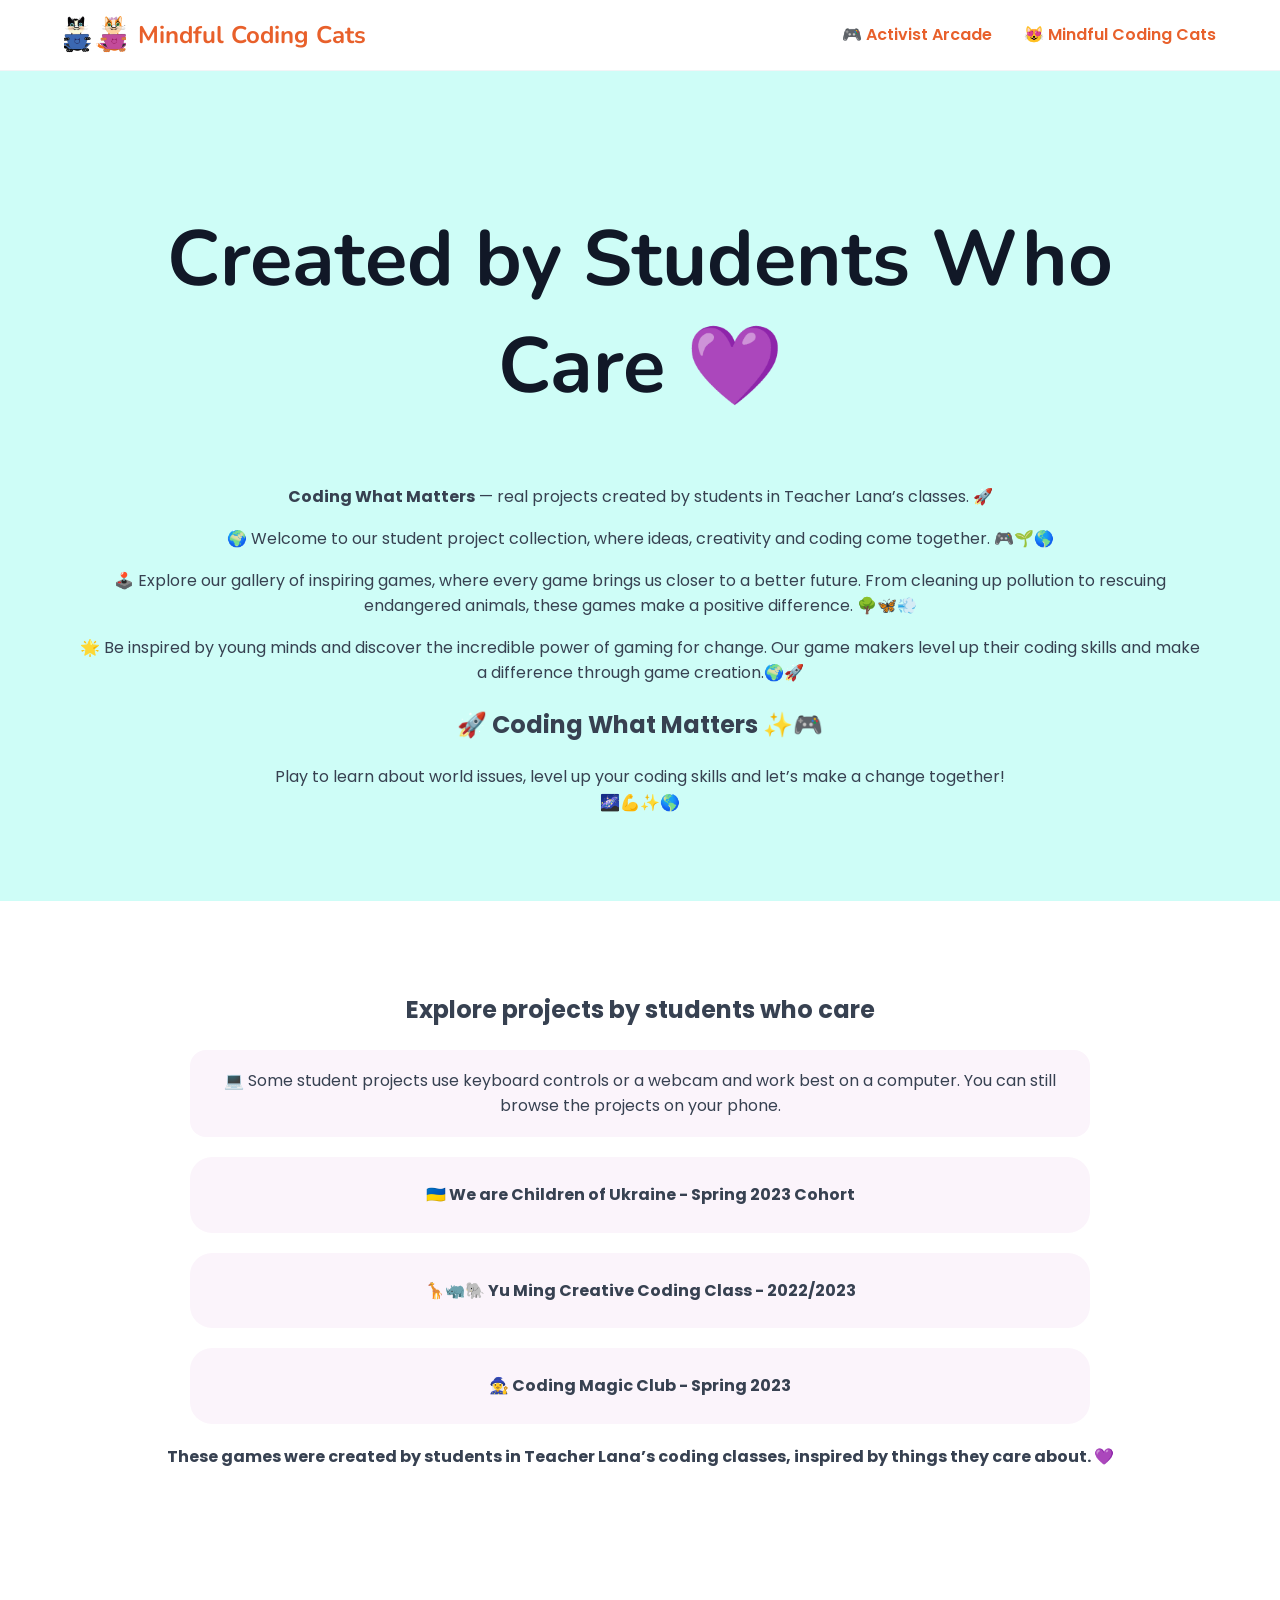
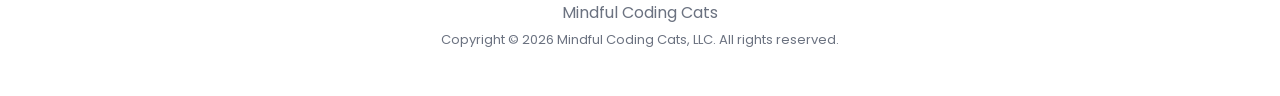
==== commit 85b78f78: "Simplify mobile project notice wording" ====
--- a/games/index.html
+++ b/games/index.html
@@ -1,16 +1,16 @@
-<!doctype html><html><head><link rel="icon" type="image/png" href="assets/favicon-ouik3i.png"><meta charset="utf-8"><meta name="viewport" content="width=device-width,initial-scale=1"><link rel="stylesheet" href="../styles.css"><title>Student Projects | Mindful Coding Cats</title></head><body>
-<header class="nav"><a class="brand" href="../"><img src="assets/mcc-opened-eyes-onhpm5-zprn4h.jpg" alt=""> Mindful Coding Cats</a><nav><a target="_blank" rel="noreferrer" href="./">🎮 Student Projects 💜</a><a target="_blank" rel="noreferrer" href="../">😻 Mindful Coding Cats</a></nav></header>
+<!doctype html><html><head><meta charset="utf-8"><meta name="viewport" content="width=device-width,initial-scale=1"><link rel="stylesheet" href="../styles.css"><title>Student Projects | Mindful Coding Cats</title></head><body>
+<header class="nav"><a class="brand" href="../"><img src="assets/mcc-opened-eyes-onhpm5-zprn4h.jpg" alt=""> Mindful Coding Cats</a><nav><a href="./">🎮 Activist Arcade</a><a target="_blank" rel="noreferrer" href="../">😻 Mindful Coding Cats</a></nav></header>
 <main>
 <section class="arcade-hero"><h1>Created by Students Who Care 💜</h1><p><strong>Coding What Matters</strong> — real projects created by students in Teacher Lana’s classes. 🚀</p>
-<p>🌍 Welcome to Coding What Matters 💜, where games become a force for positive change! 🎮🌱🌎</p>
+<p>🌍 Welcome to our student project collection, where ideas, creativity and coding come together. 🎮🌱🌎</p>
 <p>🕹️ Explore our gallery of inspiring games, where every game brings us closer to a better future. From cleaning up pollution to rescuing endangered animals, these games make a positive difference. 🌳🦋💨</p>
 <p>🌟 Be inspired by young minds and discover the incredible power of gaming for change. Our game makers level up their coding skills and make a difference through game creation.🌍🚀</p>
-<h2>Coding What Matters 💜</h2>
+<h2>🚀 Coding What Matters ✨🎮</h2>
 <p>Play to learn about world issues, level up your coding skills and let’s make a change together!<br>🌌💪✨🌎</p></section>
 <section class="collection-list"><h2>Explore projects by students who care</h2>
 <p class="notice">💻 Some student projects use keyboard controls or a webcam and work best on a computer. You can still browse the projects on your phone.</p>
 <a target="_blank" rel="noreferrer" href="spring2023-cohort.html">🇺🇦 We are Children of Ukraine - Spring 2023 Cohort</a>
-<a target="_blank" rel="noreferrer" href="yu-ming.html">🦒🦏🐘 Yu Ming Creative Coding Class</a>
-<a target="_blank" rel="noreferrer" href="coding-club.html">🧙‍♀️ Coding Magic Club</a>
-<p class="center"><strong>These games were created by students in Teacher Lana’s coding classes, inspired by things they care about — animals, our planet, people, community, and making the world a little better. 💜</strong></p></section></main>
+<a target="_blank" rel="noreferrer" href="yu-ming.html">🦒🦏🐘 Yu Ming Creative Coding Class - 2022/2023</a>
+<a target="_blank" rel="noreferrer" href="coding-club.html">🧙‍♀️ Coding Magic Club - Spring 2023</a>
+<p class="center"><strong>These games were created by students in Teacher Lana’s coding classes, inspired by things they care about. 💜</strong></p></section></main>
 <footer>Mindful Coding Cats<br><span>Copyright © 2026 Mindful Coding Cats, LLC. All rights reserved.</span></footer></body></html>
